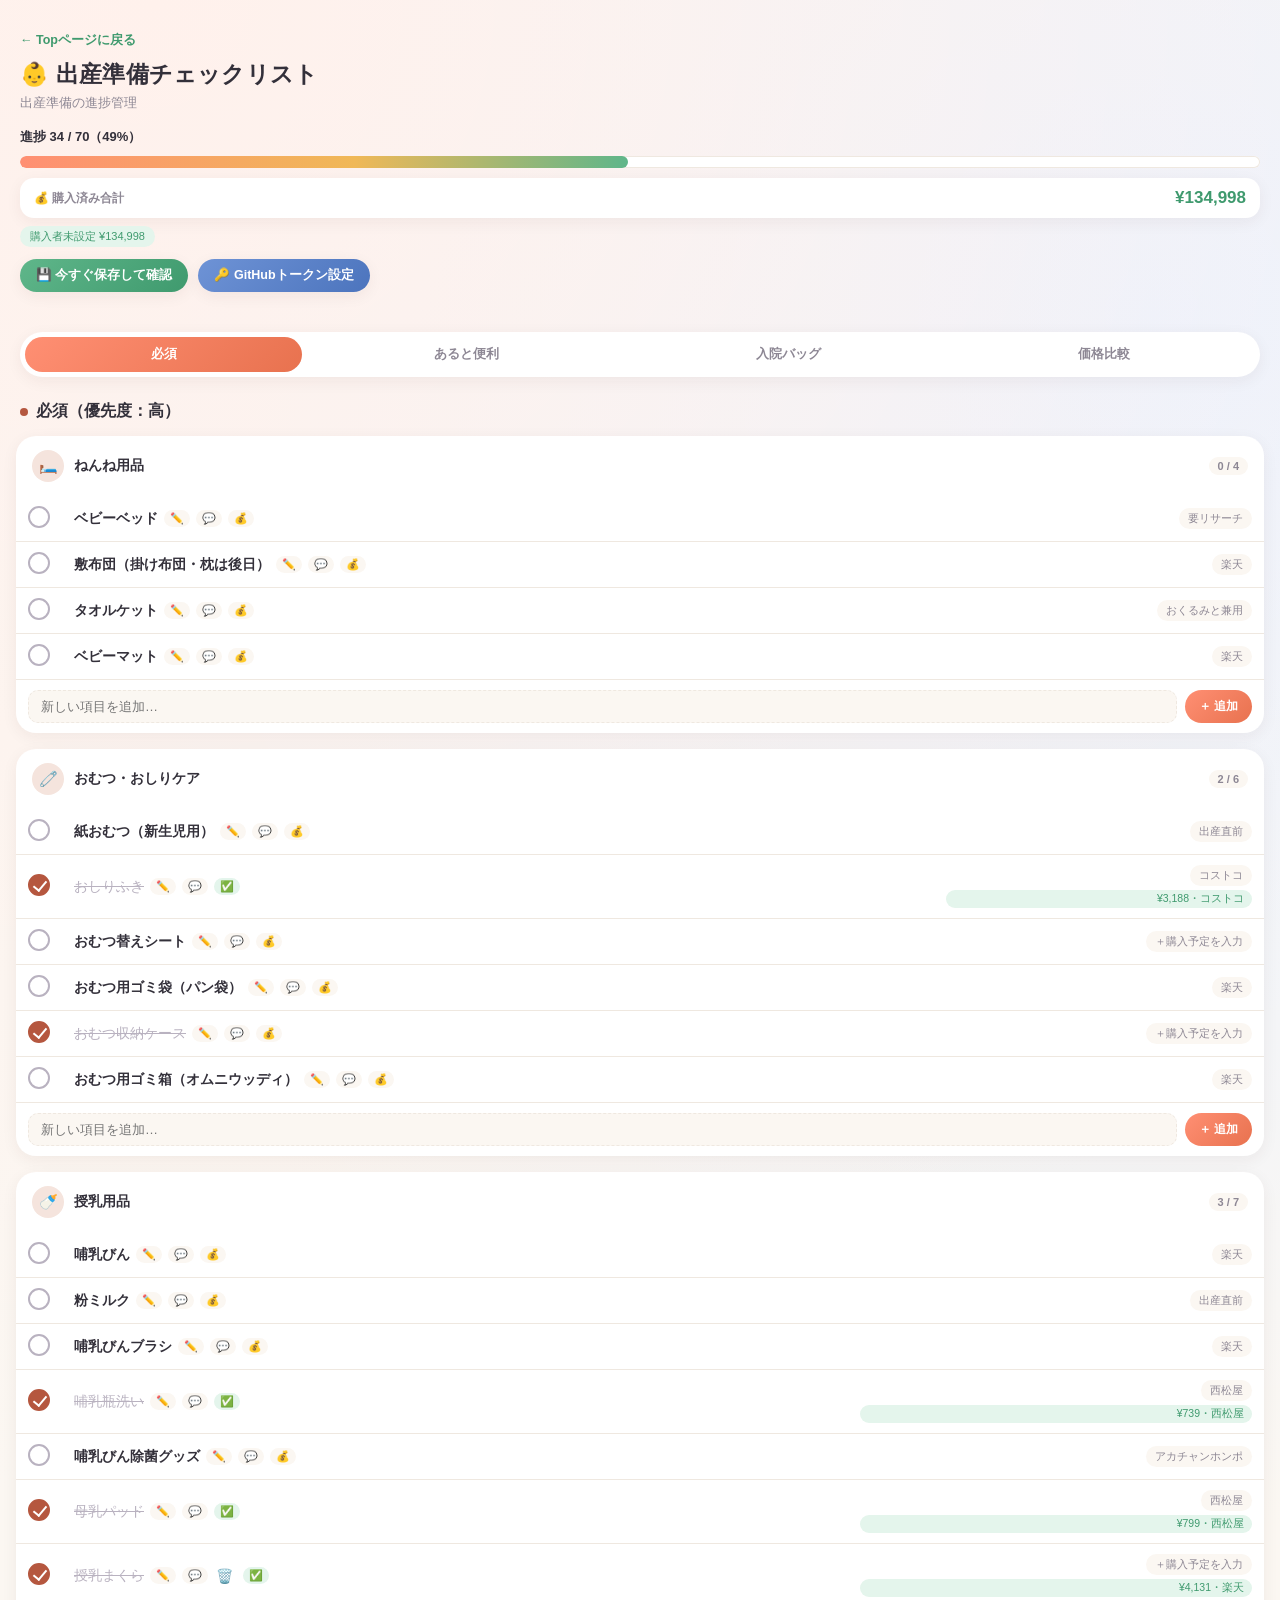
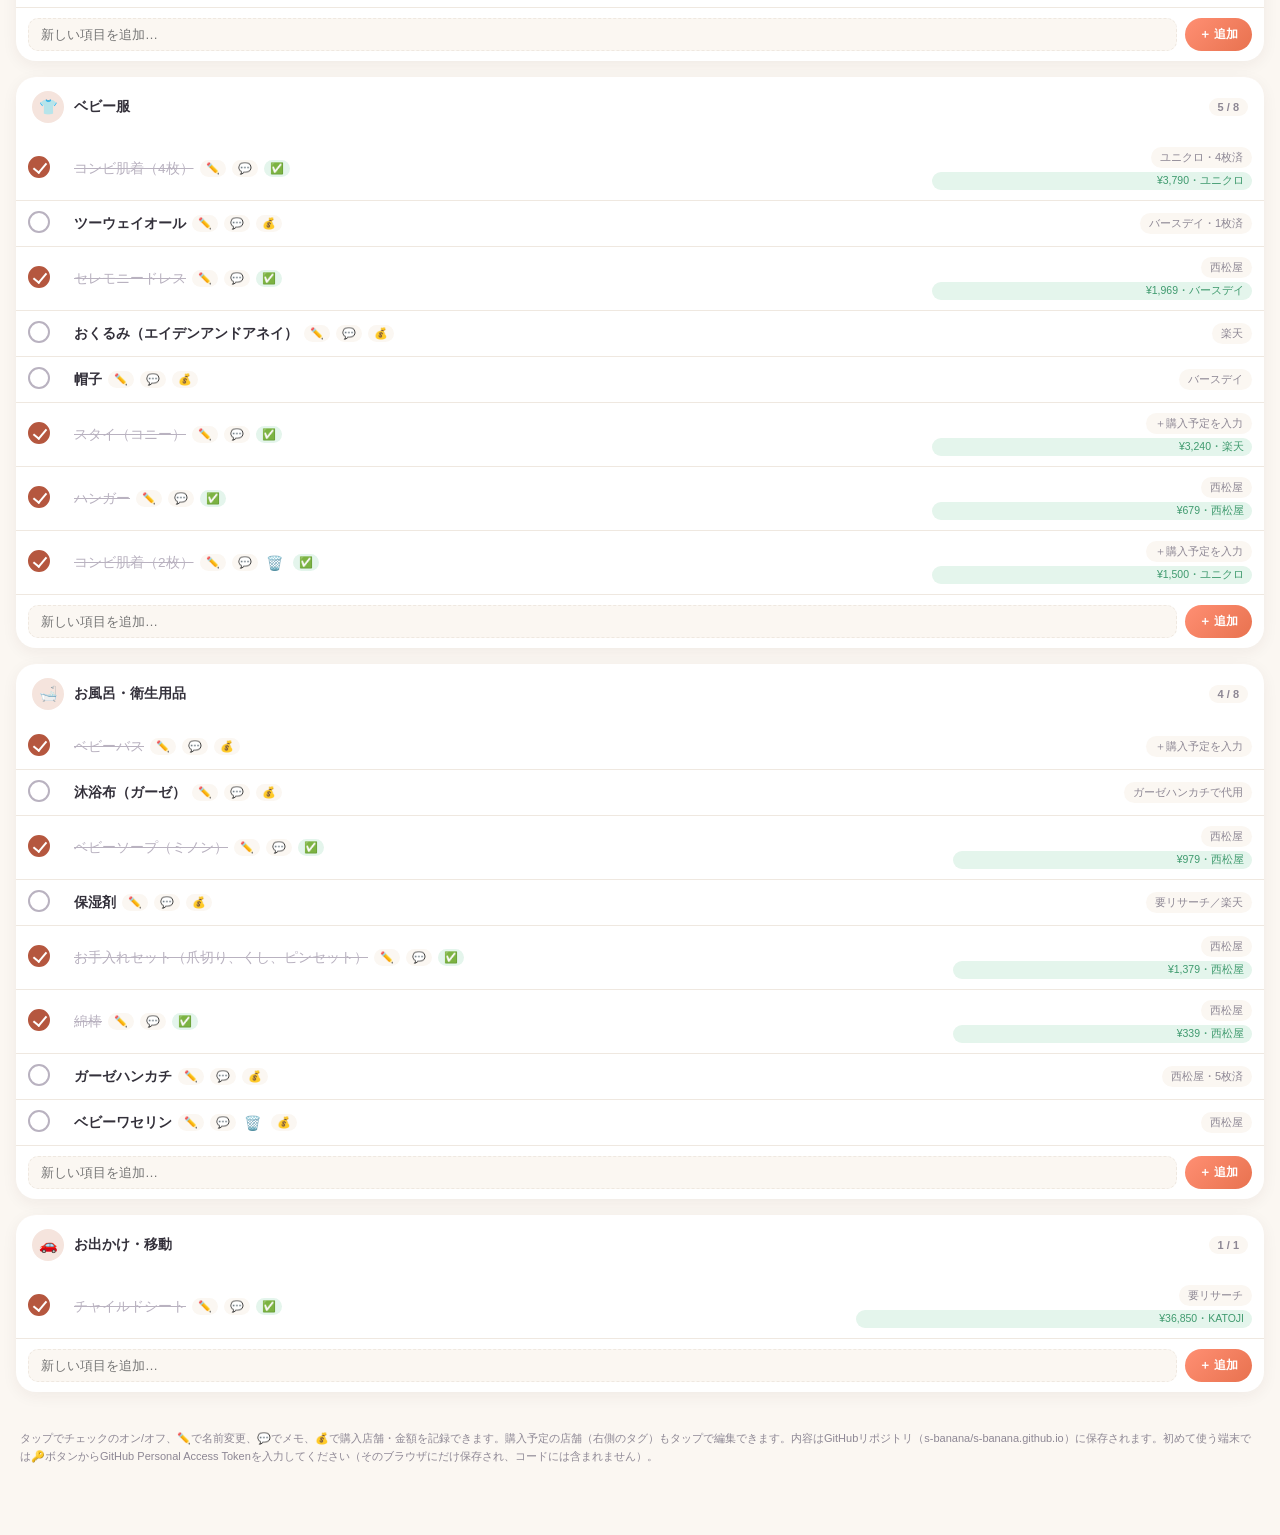
==== babychecklistv3.html @ 12a6b419 "Add files via upload" ====
<!DOCTYPE html>
<html lang="ja">
<head>
<meta charset="UTF-8">
<meta name="viewport" content="width=device-width, initial-scale=1.0">
<title>出産準備チェックリスト</title>
<style>
  :root{
    --bg:#FBF7F2;
    --surface:#FFFFFF;
    --ink:#33303A;
    --ink-soft:#8D8794;
    --ink-faint:#B9B2C0;
    --line:#EFE8E0;

    --high:#FF8F73;
    --high-bg:#FFE9E2;
    --high-deep:#E8724F;

    --mid:#5FB68A;
    --mid-bg:#E4F5EC;
    --mid-deep:#3F9A6E;

    --hosp:#6E93D6;
    --hosp-bg:#E7EEFC;
    --hosp-deep:#4C74BD;

    --gold:#F0B857;

    --radius-lg:20px;
    --radius-md:14px;
    --radius-sm:10px;
    --shadow:0 4px 16px rgba(60,40,30,0.06);
  }
  *{box-sizing:border-box;}
  body{
    margin:0;
    background:
      radial-gradient(circle at 12% 0%, #FFF1EC 0%, transparent 45%),
      radial-gradient(circle at 90% 10%, #EAF2FF 0%, transparent 40%),
      var(--bg);
    font-family:"Hiragino Maru Gothic ProN","M PLUS Rounded 1c","Hiragino Sans","Yu Gothic",sans-serif;
    color:var(--ink);
    padding:0 0 70px;
    -webkit-font-smoothing:antialiased;
  }

  header{
    padding:30px 20px 22px;
    position:relative;
  }
  header h1{
    font-size:23px;
    margin:0 0 4px;
    letter-spacing:.01em;
    font-weight:800;
    display:flex;
    align-items:center;
    gap:8px;
  }
  header .sub{
    font-size:13px;
    color:var(--ink-soft);
    margin:0;
  }

  .tally-wrap{
    margin-top:16px;
    display:flex;
    align-items:center;
    justify-content:space-between;
    gap:10px;
  }
  .tally-label{ font-size:13px; color:var(--ink); font-weight:700; }
  #saveNotice{
    font-size:11px;
    font-weight:700;
    color:var(--mid-deep);
    background:var(--mid-bg);
    padding:3px 10px;
    border-radius:999px;
  }
  #saveNotice.is-error{
    color:var(--high-deep);
    background:var(--high-bg);
  }
  .progress-track{
    margin-top:10px;
    width:100%;
    height:12px;
    background:var(--surface);
    border-radius:999px;
    overflow:hidden;
    box-shadow:inset 0 0 0 1px var(--line);
  }
  .progress-fill{
    height:100%;
    width:0%;
    background:linear-gradient(90deg, var(--high), var(--gold) 55%, var(--mid));
    border-radius:999px;
    transition:width .4s cubic-bezier(.4,0,.2,1);
  }

  .save-row{
    margin-top:12px;
    display:flex;
    align-items:center;
    gap:10px;
    flex-wrap:wrap;
  }
  .save-btn{
    font-family:inherit;
    font-size:12.5px;
    font-weight:700;
    color:#fff;
    background:linear-gradient(135deg, var(--mid), var(--mid-deep));
    border:none;
    padding:8px 16px;
    border-radius:999px;
    cursor:pointer;
    box-shadow:var(--shadow);
  }
  .save-btn:active{ transform:scale(.96); }
  .save-status{
    font-size:11px;
    color:var(--ink-soft);
    line-height:1.5;
  }

  nav.tabs{
    display:flex;
    gap:6px;
    margin:18px 20px 0;
    padding:5px;
    background:var(--surface);
    border-radius:999px;
    box-shadow:var(--shadow);
    overflow-x:auto;
  }
  nav.tabs button{
    flex:1 0 auto;
    white-space:nowrap;
    font-family:inherit;
    font-size:12.5px;
    font-weight:700;
    background:none;
    border:none;
    padding:9px 14px;
    color:var(--ink-soft);
    cursor:pointer;
    border-radius:999px;
    transition:background .2s ease, color .2s ease;
  }
  nav.tabs button.active{
    color:#fff;
    background:linear-gradient(135deg, var(--high), var(--high-deep));
  }

  main{padding:18px 16px 0;}
  section.panel{display:none;}
  section.panel.active{display:block;}

  .priority-title{
    font-size:16px;
    margin:6px 4px 14px;
    font-weight:800;
    display:flex;
    align-items:center;
    gap:8px;
  }
  .priority-title .dot{
    width:8px;height:8px;border-radius:50%;
    display:inline-block;
  }

  .category{
    margin-bottom:16px;
    background:var(--surface);
    border-radius:var(--radius-lg);
    box-shadow:var(--shadow);
    overflow:hidden;
  }
  .category .cat-head{
    display:flex;
    align-items:center;
    gap:10px;
    padding:14px 16px;
  }
  .cat-icon{
    width:32px; height:32px;
    border-radius:50%;
    display:flex; align-items:center; justify-content:center;
    font-size:15px;
    flex-shrink:0;
  }
  .category .cat-head h2{
    font-size:14px;
    margin:0;
    font-weight:800;
    flex:1;
  }
  .cat-progress{
    font-size:11px;
    font-weight:700;
    color:var(--ink-soft);
    background:var(--bg);
    padding:3px 9px;
    border-radius:999px;
    flex-shrink:0;
  }

  table{ width:100%; border-collapse:collapse; }
  tr{ border-top:1px solid var(--line); }
  tr:first-child{ border-top:none; }
  td{ padding:10px 12px; font-size:13.5px; vertical-align:middle; }
  td.check-col{width:38px; text-align:center;}
  td.note-col{ text-align:right; }

  .note-tag{
    display:inline-block;
    font-size:11px;
    color:var(--ink-soft);
    background:var(--bg);
    padding:3px 9px;
    border-radius:999px;
    white-space:nowrap;
    cursor:pointer;
  }
  .note-input{
    font-family:inherit;
    font-size:11px;
    color:var(--ink);
    border:none;
    border-bottom:2px solid var(--high);
    background:transparent;
    padding:0 0 2px;
    width:90px;
    text-align:right;
    box-sizing:border-box;
  }
  .note-input:focus{ outline:none; }
  .purchased-tag{
    display:block;
    font-size:10.5px;
    color:var(--mid-deep);
    background:var(--mid-bg);
    padding:2px 8px;
    border-radius:999px;
    white-space:nowrap;
    margin-top:4px;
  }

  .buy-btn{
    border:none; background:var(--bg); cursor:pointer;
    font-size:11px; color:var(--ink-soft);
    margin-left:6px; padding:2px 6px;
    border-radius:999px;
    vertical-align:middle;
  }
  .buy-btn.has-buy{ color:var(--mid-deep); background:var(--mid-bg); }

  tr.buy-row td{ padding:0 14px 14px; border-top:none; }
  tr.buy-row.hidden{ display:none; }
  .buy-form{ display:flex; gap:8px; flex-wrap:wrap; }
  .buy-form input{
    font-family:inherit;
    font-size:12.5px;
    padding:8px 10px;
    border:1.5px solid var(--line);
    border-radius:var(--radius-sm);
    background:var(--bg);
    box-sizing:border-box;
  }
  .buy-form input.buy-store-input{ flex:1.2; min-width:120px; }
  .buy-form input.buy-price-input{ flex:1; min-width:90px; }
  .buy-form input.buy-buyer-input{ flex-basis:100%; }
  .buy-form input:focus{ outline:none; border-color:var(--mid); }

  .breakdown-row{
    margin-top:8px;
    display:flex;
    flex-wrap:wrap;
    gap:6px;
  }
  .breakdown-chip{
    font-size:11px;
    color:var(--mid-deep);
    background:var(--mid-bg);
    padding:3px 10px;
    border-radius:999px;
    white-space:nowrap;
  }

  .total-row{
    margin-top:10px;
    display:flex;
    align-items:center;
    justify-content:space-between;
    background:var(--surface);
    padding:10px 14px;
    border-radius:var(--radius-md);
    box-shadow:var(--shadow);
  }
  .total-label{ font-size:12px; color:var(--ink-soft); font-weight:700; }
  .total-value{ font-size:17px; color:var(--mid-deep); font-weight:800; }

  .checkbox{
    width:22px;height:22px;
    border:2px solid var(--ink-faint);
    border-radius:50%;
    display:inline-block;
    cursor:pointer;
    position:relative;
    transition:background .15s ease, border-color .15s ease, transform .1s ease;
  }
  .checkbox:active{ transform:scale(.9); }
  .checkbox.checked{ border-color:transparent; }
  .checkbox.checked::after{
    content:"";
    position:absolute;
    left:6px; top:2px;
    width:6px; height:11px;
    border:solid #fff;
    border-width:0 2.5px 2.5px 0;
    transform:rotate(40deg);
  }

  .item-text{ cursor:pointer; font-weight:600; }
  .item-text.checked{ color:var(--ink-faint); text-decoration:line-through; font-weight:400; }

  .memo-btn{
    border:none; background:var(--bg); cursor:pointer;
    font-size:11px; color:var(--ink-soft);
    margin-left:6px; padding:2px 6px;
    border-radius:999px;
    vertical-align:middle;
  }
  .memo-btn.has-memo{ color:var(--high-deep); background:var(--high-bg); }

  .rename-input{
    font-family:inherit;
    font-size:13.5px;
    font-weight:600;
    color:var(--ink);
    border:none;
    border-bottom:2px solid var(--high);
    background:transparent;
    padding:0 0 2px;
    width:100%;
    box-sizing:border-box;
  }
  .rename-input:focus{ outline:none; }

  .del-btn{
    border:none; background:none; cursor:pointer;
    font-size:14px; color:var(--ink-faint);
    margin-left:4px; padding:0 4px;
    vertical-align:middle;
  }

  .add-item-row td{ padding:10px 12px; }
  .add-item-form{
    display:flex;
    gap:8px;
    align-items:center;
  }
  .add-item-input{
    flex:1;
    font-family:inherit;
    font-size:13px;
    padding:8px 12px;
    border:1.5px dashed var(--line);
    border-radius:var(--radius-sm);
    background:var(--bg);
    box-sizing:border-box;
  }
  .add-item-input:focus{ outline:none; border-color:var(--high); border-style:solid; }
  .add-item-btn{
    font-family:inherit;
    font-size:12px;
    font-weight:700;
    color:#fff;
    background:linear-gradient(135deg, var(--high), var(--high-deep));
    border:none;
    padding:8px 14px;
    border-radius:999px;
    cursor:pointer;
    white-space:nowrap;
  }

  tr.memo-row td{ padding:0 14px 14px; border-top:none; }
  tr.memo-row.hidden{ display:none; }
  textarea.memo-input{
    width:100%;
    font-family:inherit;
    font-size:12.5px;
    padding:8px 10px;
    border:1.5px solid var(--line);
    border-radius:var(--radius-sm);
    background:var(--bg);
    resize:vertical;
    min-height:36px;
    box-sizing:border-box;
  }
  textarea.memo-input:focus{ outline:none; border-color:var(--high); }

  footer{ padding:22px 20px 0; font-size:11px; color:var(--ink-soft); line-height:1.6; }

  .price-note{
    font-size:12px;
    color:var(--ink-soft);
    margin:0 0 14px;
    line-height:1.6;
    background:var(--surface);
    padding:12px 14px;
    border-radius:var(--radius-md);
    box-shadow:var(--shadow);
  }
  table.price-table{
    width:100%;
    border-collapse:separate;
    border-spacing:0 8px;
  }
  table.price-table th{
    text-align:left;
    font-size:10.5px;
    color:var(--ink-soft);
    padding:0 10px 4px;
    font-weight:800;
  }
  table.price-table tr:not(:first-child){
    background:var(--surface);
    box-shadow:var(--shadow);
  }
  table.price-table td{
    font-size:12.5px;
    padding:12px 10px;
    vertical-align:top;
  }
  table.price-table tr:not(:first-child) td:first-child{ border-radius:var(--radius-sm) 0 0 var(--radius-sm); }
  table.price-table tr:not(:first-child) td:last-child{ border-radius:0 var(--radius-sm) var(--radius-sm) 0; }
  table.price-table td.item-name{ font-weight:800; width:26%; }
  table.price-table td.cheapest{ color:var(--mid-deep); font-weight:800; }
</style>
</head>
<body>

<header>
  <a href="index.html" style="display:inline-block;margin-bottom:10px;font-size:12.5px;font-weight:700;color:var(--mid-deep);text-decoration:none;">← Topページに戻る</a>
  <h1>👶 出産準備チェックリスト</h1>
  <p class="sub">出産準備の進捗管理</p>
  <div class="tally-wrap">
    <span class="tally-label" id="tallyLabel">進捗 0 / 0</span>
    <span id="saveNotice" style="opacity:0;transition:opacity .3s;"></span>
  </div>
  <div class="progress-track">
    <div class="progress-fill" id="progressFill"></div>
  </div>
  <div class="total-row">
    <span class="total-label">💰 購入済み合計</span>
    <span class="total-value" id="totalValue">¥0</span>
  </div>
  <div class="breakdown-row" id="breakdownRow"></div>
  <div class="save-row">
    <button type="button" class="save-btn" id="manualSaveBtn">💾 今すぐ保存して確認</button>
    <button type="button" class="save-btn" id="tokenSetupBtn" style="background:linear-gradient(135deg, var(--hosp), var(--hosp-deep));">🔑 GitHubトークン設定</button>
    <span class="save-status" id="saveStatus"></span>
  </div>
</header>

<nav class="tabs">
  <button class="tab-btn active" data-panel="p-high">必須</button>
  <button class="tab-btn" data-panel="p-mid">あると便利</button>
  <button class="tab-btn" data-panel="p-hosp">入院バッグ</button>
  <button class="tab-btn" data-panel="p-price">価格比較</button>
</nav>

<main>
  <section class="panel active" id="p-high"></section>
  <section class="panel" id="p-mid"></section>
  <section class="panel" id="p-hosp"></section>
  <section class="panel" id="p-price"></section>
</main>

<footer>タップでチェックのオン/オフ、✏️で名前変更、💬でメモ、💰で購入店舗・金額を記録できます。購入予定の店舗（右側のタグ）もタップで編集できます。内容はGitHubリポジトリ（s-banana/s-banana.github.io）に保存されます。初めて使う端末では🔑ボタンからGitHub Personal Access Tokenを入力してください（そのブラウザにだけ保存され、コードには含まれません）。</footer>

<script>
var DATA = {
  high: {
    title: "必須（優先度：高）",
    band: "#B5573F", bandBg: "#F5E4DD",
    cats: [
      { name:"ねんね用品", items:[
        {t:"ベビーベッド", n:"要リサーチ", done:false},
        {t:"敷布団（掛け布団・枕は後日）", n:"楽天", done:false},
        {t:"タオルケット", n:"おくるみと兼用", done:false},
        {t:"ベビーマット", n:"楽天", done:false}
      ]},
      { name:"おむつ・おしりケア", items:[
        {t:"紙おむつ（新生児用）", n:"出産直前", done:false},
        {t:"おしりふき", n:"コストコ", done:true, buyStore:"コストコ", price:3188},
        {t:"おむつ替えシート", n:"", done:false},
        {t:"おむつ用ゴミ袋（パン袋）", n:"楽天", done:false},
        {t:"おむつ収納ケース", n:"", done:true},
        {t:"おむつ用ゴミ箱（オムニウッディ）", n:"楽天", done:false}
      ]},
      { name:"授乳用品", items:[
        {t:"哺乳びん", n:"楽天", done:false},
        {t:"粉ミルク", n:"出産直前", done:false},
        {t:"哺乳びんブラシ", n:"楽天", done:false},
        {t:"哺乳瓶洗い", n:"西松屋", done:true, buyStore:"西松屋", price:739},
        {t:"哺乳びん除菌グッズ", n:"アカチャンホンポ", done:false},
        {t:"母乳パッド", n:"西松屋", done:true, buyStore:"西松屋", price:799},
        {t:"授乳まくら", n:"", done:true, isCustom:true, buyStore:"楽天", price:4131}
      ]},
      { name:"ベビー服", items:[
        {t:"コンビ肌着（4枚）", n:"ユニクロ・4枚済", done:true, buyStore:"ユニクロ", price:3790},
        {t:"ツーウェイオール", n:"バースデイ・1枚済", done:false},
        {t:"セレモニードレス", n:"西松屋", done:true, buyStore:"バースデイ", price:1969},
        {t:"おくるみ（エイデンアンドアネイ）", n:"楽天", done:false},
        {t:"帽子", n:"バースデイ", done:false},
        {t:"スタイ（コニー）", n:"", done:true, buyStore:"楽天", price:3240},
        {t:"ハンガー", n:"西松屋", done:true, buyStore:"西松屋", price:679},
        {t:"コンビ肌着（2枚）", n:"", done:true, isCustom:true, buyStore:"ユニクロ", price:1500}
      ]},
      { name:"お風呂・衛生用品", items:[
        {t:"ベビーバス", n:"", done:true},
        {t:"沐浴布（ガーゼ）", n:"ガーゼハンカチで代用", done:false},
        {t:"ベビーソープ（ミノン）", n:"西松屋", done:true, buyStore:"西松屋", price:979},
        {t:"保湿剤", n:"要リサーチ／楽天", done:false},
        {t:"お手入れセット（爪切り、くし、ピンセット）", n:"西松屋", done:true, buyStore:"西松屋", price:1379},
        {t:"綿棒", n:"西松屋", done:true, buyStore:"西松屋", price:339},
        {t:"ガーゼハンカチ", n:"西松屋・5枚済", done:false},
        {t:"ベビーワセリン", n:"西松屋", done:false, isCustom:true}
      ]},
      { name:"お出かけ・移動", items:[
        {t:"チャイルドシート", n:"要リサーチ", done:true, buyStore:"KATOJI", price:36850}
      ]}
    ]
  },
  mid: {
    title: "あると便利（優先度：中）",
    band: "#6E8A63", bandBg: "#E7EEE0",
    cats: [
      { name:"ねんね・あやし", items:[
        {t:"スリーパー", n:"寝返り開始後", done:false},
        {t:"メリー", n:"楽天？", done:false},
        {t:"スワドル", n:"楽天", done:false}
      ]},
      { name:"お出かけ", items:[
        {t:"ベビーカー", n:"要リサーチ", done:false},
        {t:"抱っこひも", n:"コニー使用後に検討", done:false},
        {t:"抱っこひも（セカンド）", n:"コニー公式", done:true, buyStore:"楽天", price:6939},
        {t:"ベビーカーフック", n:"", done:false},
        {t:"カーステッカー", n:"", done:false},
        {t:"お出かけバッグ", n:"西松屋", done:true, isCustom:true, buyStore:"西松屋", price:2727},
        {t:"母子手帳ケース", n:"西松屋", done:true, isCustom:true, buyStore:"西松屋", price:1699},
        {t:"腹帯", n:"", done:true, isCustom:true, buyStore:"アカチャンホンポ", price:2618},
        {t:"骨盤ベルト", n:"", done:true, isCustom:true, buyStore:"アカチャンホンポ", price:5280}
      ]},
      { name:"授乳サポート", items:[
        {t:"搾乳機", n:"要リサーチ", done:false},
        {t:"授乳ライト", n:"要リサーチ", done:false},
        {t:"円座クッション", n:"実家にある？", done:false},
        {t:"乳頭ケア用品", n:"", done:true}
      ]},
      { name:"お部屋環境", items:[
        {t:"温湿度計", n:"", done:true},
        {t:"おむつストッカー", n:"", done:true, isCustom:true, buyStore:"楽天", price:2831},
        {t:"その他①", n:"", done:true, isCustom:true, buyStore:"バースデイ", price:9075},
        {t:"棚類", n:"", done:true, isCustom:true, buyStore:"IKEA", price:26494},
        {t:"本", n:"", done:true, isCustom:true, buyStore:"積分館", price:2640},
        {t:"その他②", n:"", done:true, isCustom:true, buyStore:"西松屋", price:9445}
      ]}
    ]
  },
  hosp: {
    title: "入院バッグ（ママ用）",
    band: "#4C6E8A", bandBg: "#DEE7ED",
    cats: [
      { name:"入院前に準備", items:[
        {t:"母子手帳", n:"", done:false},
        {t:"健康保険証", n:"", done:false},
        {t:"診察券", n:"", done:false},
        {t:"入院書類", n:"", done:false},
        {t:"スマホ", n:"", done:false},
        {t:"スマホ充電器", n:"", done:false},
        {t:"メガネ", n:"", done:true},
        {t:"前開きパジャマ", n:"あと1着・バースデイ/西松屋", done:true, buyStore:"無印", price:3990},
        {t:"授乳ブラ", n:"あと2着・バースデイ/西松屋", done:true, buyStore:"西松屋", price:1678},
        {t:"産褥ショーツ", n:"", done:true},
        {t:"産褥パッド", n:"西松屋", done:false},
        {t:"ペットボトル用ストローキャップ", n:"", done:true},
        {t:"テニスボール", n:"", done:true},
        {t:"うちわ・ハンディファン", n:"", done:true}
      ]}
    ]
  }
};

function addMemoField(dataObj){
  var keys = Object.keys(dataObj);
  for (var k = 0; k < keys.length; k++){
    var cats = dataObj[keys[k]].cats;
    for (var ci = 0; ci < cats.length; ci++){
      for (var ii = 0; ii < cats[ci].items.length; ii++){
        var it = cats[ci].items[ii];
        if (typeof it.memo === "undefined") it.memo = "";
        if (typeof it.isCustom === "undefined") it.isCustom = false;
        if (typeof it.buyStore === "undefined") it.buyStore = "";
        if (typeof it.price === "undefined") it.price = "";
        if (typeof it.buyer === "undefined") it.buyer = "";
      }
    }
  }
}
addMemoField(DATA);

var DEFAULT_TEXT = {};
var DEFAULT_NOTE = {};
(function captureDefaultText(){
  var keys = Object.keys(DATA);
  for (var k = 0; k < keys.length; k++){
    var cats = DATA[keys[k]].cats;
    for (var ci = 0; ci < cats.length; ci++){
      for (var ii = 0; ii < cats[ci].items.length; ii++){
        var id = keys[k] + "-" + ci + "-" + ii;
        DEFAULT_TEXT[id] = cats[ci].items[ii].t;
        DEFAULT_NOTE[id] = cats[ci].items[ii].n;
      }
    }
  }
})();

var PANEL_MAP = { high:"p-high", mid:"p-mid", hosp:"p-hosp" };

var PRICE_DATA = [
  { name:"ベビーベッド", amazon:"5,000〜25,000円", nishimatsuya:"5,000〜20,000円", rakuten:"4,500〜27,000円", cheapest:"nishimatsuya", memo:"添い寝タイプは安め、据置き型は高め" },
  { name:"おむつ替えシート", amazon:"900〜2,000円", nishimatsuya:"約1,300円", rakuten:"800〜2,000円", cheapest:"rakuten", memo:"" },
  { name:"保湿剤（ベビーワセリン等）", amazon:"500〜1,400円", nishimatsuya:"548円〜", rakuten:"400〜1,500円", cheapest:"nishimatsuya", memo:"西松屋オリジナルが手頃" },
  { name:"チャイルドシート", amazon:"30,000〜60,000円", nishimatsuya:"店頭中心・要確認", rakuten:"25,000〜40,000円", cheapest:"rakuten", memo:"回転式・ISOFIXは高め" },
  { name:"メリー", amazon:"2,000〜6,000円", nishimatsuya:"1,500〜3,000円", rakuten:"2,000〜6,000円", cheapest:"nishimatsuya", memo:"SmartAngelが安め" },
  { name:"ベビーカー", amazon:"35,000〜60,000円", nishimatsuya:"7,000〜20,000円", rakuten:"30,000〜65,000円", cheapest:"nishimatsuya", memo:"西松屋は普及モデル中心" },
  { name:"ベビーカーフック", amazon:"700〜1,500円", nishimatsuya:"500〜1,000円", rakuten:"600〜1,500円", cheapest:"nishimatsuya", memo:"" },
  { name:"カーステッカー", amazon:"300〜800円", nishimatsuya:"300〜600円", rakuten:"300〜800円", cheapest:"nishimatsuya", memo:"" },
  { name:"搾乳機（電動）", amazon:"5,000〜35,000円", nishimatsuya:"手動中心・電動は少なめ", rakuten:"5,000〜36,000円", cheapest:"amazon", memo:"ハンズフリー型は高め" },
  { name:"授乳ライト", amazon:"2,000〜5,000円", nishimatsuya:"取扱い少なめ", rakuten:"2,000〜5,000円", cheapest:"amazon", memo:"ニトリ・無印でも代用可" }
];

function renderPriceComparison(){
  var panel = document.getElementById("p-price");
  panel.innerHTML = "";

  var note = document.createElement("p");
  note.className = "price-note";
  note.textContent = "店舗未定・要リサーチだった項目のみ、参考価格帯をまとめました。実売価格は商品・モデルによって幅があるため、購入前に最新価格をご確認ください（調査時点の目安です）。緑色が比較的安い店舗の目安です。";
  panel.appendChild(note);

  var table = document.createElement("table");
  table.className = "price-table";
  var thead = document.createElement("tr");
  ["項目","Amazon","西松屋","楽天"].forEach(function(h){
    var th = document.createElement("th");
    th.textContent = h;
    thead.appendChild(th);
  });
  table.appendChild(thead);

  PRICE_DATA.forEach(function(row){
    var tr = document.createElement("tr");

    var tdName = document.createElement("td");
    tdName.className = "item-name";
    tdName.textContent = row.name;
    if (row.memo) {
      var memoSpan = document.createElement("span");
      memoSpan.style.cssText = "display:block;font-weight:normal;font-size:11px;color:var(--ink-soft);margin-top:2px;";
      memoSpan.textContent = row.memo;
      tdName.appendChild(memoSpan);
    }
    tr.appendChild(tdName);

    ["amazon","nishimatsuya","rakuten"].forEach(function(storeKey){
      var td = document.createElement("td");
      if (row.cheapest === storeKey) td.className = "cheapest";
      td.textContent = row[storeKey];
      tr.appendChild(td);
    });

    table.appendChild(tr);
  });
  panel.appendChild(table);
}

var CATEGORY_ICONS = {
  "ねんね用品":"🛏️", "おむつ・おしりケア":"🧷", "授乳用品":"🍼", "ベビー服":"👕",
  "お風呂・衛生用品":"🛁", "お出かけ・移動":"🚗", "ねんね・あやし":"🎵", "お出かけ":"🚼",
  "授乳サポート":"🤱", "お部屋環境":"🌡️", "入院前に準備":"🏥"
};

function render(){
  var keys = Object.keys(DATA);
  for (var k = 0; k < keys.length; k++){
    var key = keys[k];
    var group = DATA[key];
    var panel = document.getElementById(PANEL_MAP[key]);
    panel.innerHTML = "";

    var titleEl = document.createElement("div");
    titleEl.className = "priority-title";
    var dot = document.createElement("span");
    dot.className = "dot";
    dot.style.background = group.band;
    titleEl.appendChild(dot);
    var titleText = document.createElement("span");
    titleText.textContent = group.title;
    titleEl.appendChild(titleText);
    panel.appendChild(titleEl);

    for (var ci = 0; ci < group.cats.length; ci++){
      var cat = group.cats[ci];
      var catEl = document.createElement("div");
      catEl.className = "category";

      var head = document.createElement("div");
      head.className = "cat-head";
      var doneCount = 0;
      for (var x = 0; x < cat.items.length; x++){ if (cat.items[x].done) doneCount++; }

      var iconBadge = document.createElement("span");
      iconBadge.className = "cat-icon";
      iconBadge.style.background = group.bandBg;
      iconBadge.textContent = CATEGORY_ICONS[cat.name] || "✨";
      head.appendChild(iconBadge);

      var h2 = document.createElement("h2");
      h2.textContent = cat.name;
      var progSpan = document.createElement("span");
      progSpan.className = "cat-progress";
      progSpan.textContent = doneCount + " / " + cat.items.length;
      head.appendChild(h2);
      head.appendChild(progSpan);
      catEl.appendChild(head);

      var table = document.createElement("table");
      for (var ii = 0; ii < cat.items.length; ii++){
        var item = cat.items[ii];
        var rowId = key + "-" + ci + "-" + ii;
        var tr = document.createElement("tr");

        var tdCheck = document.createElement("td");
        tdCheck.className = "check-col";
        var cb = document.createElement("span");
        cb.className = "checkbox" + (item.done ? " checked" : "");
        cb.setAttribute("data-key", key);
        cb.setAttribute("data-ci", ci);
        cb.setAttribute("data-ii", ii);
        if (item.done) { cb.style.background = group.band; cb.style.borderColor = group.band; }
        tdCheck.appendChild(cb);

        var tdItem = document.createElement("td");

        if (item.editing) {
          var renameInput = document.createElement("input");
          renameInput.type = "text";
          renameInput.className = "rename-input";
          renameInput.value = item.t;
          renameInput.setAttribute("data-key", key);
          renameInput.setAttribute("data-ci", ci);
          renameInput.setAttribute("data-ii", ii);
          tdItem.appendChild(renameInput);
        } else {
          var itemSpan = document.createElement("span");
          itemSpan.className = "item-text" + (item.done ? " checked" : "");
          itemSpan.textContent = item.t;
          itemSpan.setAttribute("data-key", key);
          itemSpan.setAttribute("data-ci", ci);
          itemSpan.setAttribute("data-ii", ii);
          tdItem.appendChild(itemSpan);

          var renameBtn = document.createElement("button");
          renameBtn.type = "button";
          renameBtn.className = "memo-btn";
          renameBtn.textContent = "✏️";
          renameBtn.setAttribute("data-rename-toggle", rowId);
          tdItem.appendChild(renameBtn);

          var memoBtn = document.createElement("button");
          memoBtn.type = "button";
          memoBtn.className = "memo-btn" + (item.memo ? " has-memo" : "");
          memoBtn.textContent = item.memo ? "📝" : "💬";
          memoBtn.setAttribute("data-memo-toggle", rowId);
          tdItem.appendChild(memoBtn);

          if (item.isCustom) {
            var delBtn = document.createElement("button");
            delBtn.type = "button";
            delBtn.className = "del-btn";
            delBtn.textContent = "🗑️";
            delBtn.setAttribute("data-del-key", key);
            delBtn.setAttribute("data-del-ci", ci);
            delBtn.setAttribute("data-del-ii", ii);
            tdItem.appendChild(delBtn);
          }

          var buyBtn = document.createElement("button");
          buyBtn.type = "button";
          var hasBuy = item.price || item.buyStore;
          buyBtn.className = "buy-btn" + (hasBuy ? " has-buy" : "");
          buyBtn.textContent = hasBuy ? "✅" : "💰";
          buyBtn.setAttribute("data-buy-toggle", rowId);
          tdItem.appendChild(buyBtn);
        }

        var tdNote = document.createElement("td");
        tdNote.className = "note-col";
        if (item.editingNote) {
          var noteInput = document.createElement("input");
          noteInput.type = "text";
          noteInput.className = "note-input";
          noteInput.placeholder = "購入予定の店舗";
          noteInput.value = item.n;
          noteInput.setAttribute("data-key", key);
          noteInput.setAttribute("data-ci", ci);
          noteInput.setAttribute("data-ii", ii);
          tdNote.appendChild(noteInput);
        } else {
          var noteTag = document.createElement("span");
          noteTag.className = "note-tag";
          noteTag.textContent = item.n || "＋購入予定を入力";
          noteTag.setAttribute("data-note-toggle", rowId);
          tdNote.appendChild(noteTag);
        }
        if (item.price) {
          var purchasedTag = document.createElement("span");
          purchasedTag.className = "purchased-tag";
          var priceNum = Number(item.price) || 0;
          var tagText = "¥" + priceNum.toLocaleString("ja-JP");
          if (item.buyStore) tagText += "・" + item.buyStore;
          if (item.buyer) tagText += "・" + item.buyer;
          purchasedTag.textContent = tagText;
          tdNote.appendChild(purchasedTag);
        }

        tr.appendChild(tdCheck);
        tr.appendChild(tdItem);
        tr.appendChild(tdNote);
        table.appendChild(tr);

        var memoTr = document.createElement("tr");
        memoTr.className = "memo-row hidden";
        memoTr.setAttribute("data-memo-row", rowId);
        var memoTd = document.createElement("td");
        memoTd.colSpan = 3;
        var memoTextarea = document.createElement("textarea");
        memoTextarea.className = "memo-input";
        memoTextarea.placeholder = "メモを入力…";
        memoTextarea.value = item.memo;
        memoTextarea.setAttribute("data-key", key);
        memoTextarea.setAttribute("data-ci", ci);
        memoTextarea.setAttribute("data-ii", ii);
        memoTd.appendChild(memoTextarea);
        memoTr.appendChild(memoTd);
        table.appendChild(memoTr);

        var buyTr = document.createElement("tr");
        buyTr.className = "buy-row hidden";
        buyTr.setAttribute("data-buy-row", rowId);
        var buyTd = document.createElement("td");
        buyTd.colSpan = 3;
        var buyForm = document.createElement("div");
        buyForm.className = "buy-form";
        var buyStoreInput = document.createElement("input");
        buyStoreInput.type = "text";
        buyStoreInput.className = "buy-store-input";
        buyStoreInput.placeholder = "購入した店舗（例: 西松屋）";
        buyStoreInput.value = item.buyStore;
        buyStoreInput.setAttribute("data-key", key);
        buyStoreInput.setAttribute("data-ci", ci);
        buyStoreInput.setAttribute("data-ii", ii);
        var buyPriceInput = document.createElement("input");
        buyPriceInput.type = "number";
        buyPriceInput.className = "buy-price-input";
        buyPriceInput.placeholder = "金額（円）";
        buyPriceInput.value = item.price;
        buyPriceInput.setAttribute("data-key", key);
        buyPriceInput.setAttribute("data-ci", ci);
        buyPriceInput.setAttribute("data-ii", ii);
        var buyBuyerInput = document.createElement("input");
        buyBuyerInput.type = "text";
        buyBuyerInput.className = "buy-buyer-input";
        buyBuyerInput.placeholder = "購入者（例: 夫）";
        buyBuyerInput.value = item.buyer;
        buyBuyerInput.setAttribute("data-key", key);
        buyBuyerInput.setAttribute("data-ci", ci);
        buyBuyerInput.setAttribute("data-ii", ii);
        buyForm.appendChild(buyStoreInput);
        buyForm.appendChild(buyPriceInput);
        buyForm.appendChild(buyBuyerInput);
        buyTd.appendChild(buyForm);
        buyTr.appendChild(buyTd);
        table.appendChild(buyTr);
      }

      var addRow = document.createElement("tr");
      addRow.className = "add-item-row";
      var addTd = document.createElement("td");
      addTd.colSpan = 3;
      var addForm = document.createElement("div");
      addForm.className = "add-item-form";
      var addInput = document.createElement("input");
      addInput.type = "text";
      addInput.className = "add-item-input";
      addInput.placeholder = "新しい項目を追加…";
      addInput.setAttribute("data-add-key", key);
      addInput.setAttribute("data-add-ci", ci);
      var addBtn = document.createElement("button");
      addBtn.type = "button";
      addBtn.className = "add-item-btn";
      addBtn.textContent = "＋ 追加";
      addBtn.setAttribute("data-add-key", key);
      addBtn.setAttribute("data-add-ci", ci);
      addForm.appendChild(addInput);
      addForm.appendChild(addBtn);
      addTd.appendChild(addForm);
      addRow.appendChild(addTd);
      table.appendChild(addRow);

      catEl.appendChild(table);
      panel.appendChild(catEl);
    }
  }
  updateTally();
  updateTotal();
  renderPriceComparison();
}

// ---- GitHub-backed storage config ----
var GITHUB_OWNER = "s-banana";
var GITHUB_REPO = "s-banana.github.io";
var GITHUB_BRANCH = "main";
var GITHUB_DATA_PATH = "baby-checklist-data.json";
var GITHUB_TOKEN_KEY = "baby-checklist-gh-token"; // localStorage key, browser-only, never committed

function getGithubToken(){
  try { return localStorage.getItem(GITHUB_TOKEN_KEY) || ""; }
  catch (err) { return ""; }
}

function setupGithubToken(){
  var current = getGithubToken();
  var entered = window.prompt(
    "GitHub Personal Access Token を入力してください。\n" +
    "このブラウザだけに保存され、コードやリポジトリには一切含まれません。\n" +
    "空にして OK を押すとトークンを削除します。",
    current
  );
  if (entered === null) return; // cancelled
  try {
    if (entered.trim()) {
      localStorage.setItem(GITHUB_TOKEN_KEY, entered.trim());
      showSaveNotice("トークンを保存しました");
    } else {
      localStorage.removeItem(GITHUB_TOKEN_KEY);
      showSaveNotice("トークンを削除しました");
    }
  } catch (err) {
    showSaveNotice("トークンの保存に失敗しました", true);
  }
}

function utf8ToBase64(str){
  return btoa(unescape(encodeURIComponent(str)));
}
function base64ToUtf8(str){
  return decodeURIComponent(escape(atob(str.replace(/\n/g, ""))));
}

async function ghGetFile(){
  var token = getGithubToken();
  var url = "https://api.github.com/repos/" + GITHUB_OWNER + "/" + GITHUB_REPO +
    "/contents/" + GITHUB_DATA_PATH + "?ref=" + GITHUB_BRANCH + "&t=" + Date.now();
  var headers = { "Accept": "application/vnd.github+json" };
  if (token) headers["Authorization"] = "token " + token;
  var res = await fetch(url, { headers: headers, cache: "no-store" });
  if (res.status === 404) return null;
  if (!res.ok) throw new Error("GitHub取得エラー: " + res.status);
  var data = await res.json();
  return { sha: data.sha, content: base64ToUtf8(data.content) };
}

async function ghPutFile(contentStr, sha){
  var token = getGithubToken();
  if (!token) throw new Error("GitHubトークンが未設定です");
  var url = "https://api.github.com/repos/" + GITHUB_OWNER + "/" + GITHUB_REPO +
    "/contents/" + GITHUB_DATA_PATH;
  var body = {
    message: "update checklist data",
    content: utf8ToBase64(contentStr),
    branch: GITHUB_BRANCH
  };
  if (sha) body.sha = sha;
  var res = await fetch(url, {
    method: "PUT",
    headers: {
      "Accept": "application/vnd.github+json",
      "Authorization": "token " + token,
      "Content-Type": "application/json"
    },
    body: JSON.stringify(body)
  });
  if (!res.ok) {
    var errText = "";
    try { errText = (await res.json()).message; } catch (e) {}
    var err = new Error("GitHub保存エラー " + res.status + (errText ? ": " + errText : ""));
    err.status = res.status;
    throw err;
  }
  return await res.json();
}

// 409（他の保存と競合してshaが古くなった場合）は、最新のshaを取り直して
// 自動的に再試行する。それでも競合する場合のみ、エラーとして呼び出し元に伝える。
async function saveWithRetry(maxAttempts){
  maxAttempts = maxAttempts || 3;
  var lastErr = null;
  for (var attempt = 0; attempt < maxAttempts; attempt++){
    var current = await ghGetFile();
    var payload = JSON.stringify(collectState(), null, 2);
    try {
      await ghPutFile(payload, current ? current.sha : null);
      return payload;
    } catch (err) {
      lastErr = err;
      if (err && err.status === 409) {
        continue; // 最新のshaを取り直してもう一度
      }
      throw err;
    }
  }
  throw lastErr;
}

var saveDebounceTimer = null;
function scheduleSave(){
  showSaveNotice("保存待機中…");
  if (saveDebounceTimer) clearTimeout(saveDebounceTimer);
  saveDebounceTimer = setTimeout(function(){
    saveDebounceTimer = null;
    saveState();
  }, 1500);
}

function toggle(key, ci, ii){
  DATA[key].cats[ci].items[ii].done = !DATA[key].cats[ci].items[ii].done;
  render();
  scheduleSave();
}

function updateMemo(key, ci, ii, text){
  DATA[key].cats[ci].items[ii].memo = text;
  scheduleSave();
}

function toggleRenameEdit(key, ci, ii){
  var item = DATA[key].cats[ci].items[ii];
  item.editing = !item.editing;
  render();
  if (item.editing) {
    var sel = '.rename-input[data-key="' + key + '"][data-ci="' + ci + '"][data-ii="' + ii + '"]';
    var input = document.querySelector(sel);
    if (input) { input.focus(); input.select(); }
  }
}

function toggleNoteEdit(key, ci, ii){
  var item = DATA[key].cats[ci].items[ii];
  item.editingNote = !item.editingNote;
  render();
  if (item.editingNote) {
    var sel = '.note-input[data-key="' + key + '"][data-ci="' + ci + '"][data-ii="' + ii + '"]';
    var input = document.querySelector(sel);
    if (input) { input.focus(); input.select(); }
  }
}

function commitNote(key, ci, ii, newText){
  var item = DATA[key].cats[ci].items[ii];
  item.n = (newText || "").trim();
  item.editingNote = false;
  render();
  scheduleSave();
}

function updateBuyStore(key, ci, ii, text){
  DATA[key].cats[ci].items[ii].buyStore = text;
  scheduleSave();
}

function updateBuyer(key, ci, ii, text){
  DATA[key].cats[ci].items[ii].buyer = text;
  updateTotal();
  scheduleSave();
}

function updateBuyPrice(key, ci, ii, value){
  var num = value === "" ? "" : Number(value);
  if (num !== "" && isNaN(num)) num = "";
  DATA[key].cats[ci].items[ii].price = num;
  updateTotal();
  scheduleSave();
}

function updateTotal(){
  var total = 0;
  var byBuyer = {};
  var unspecified = 0;
  var keys = Object.keys(DATA);
  for (var k = 0; k < keys.length; k++){
    var cats = DATA[keys[k]].cats;
    for (var ci = 0; ci < cats.length; ci++){
      for (var ii = 0; ii < cats[ci].items.length; ii++){
        var item = cats[ci].items[ii];
        var p = Number(item.price);
        if (!isNaN(p) && p > 0) {
          total += p;
          var buyerName = (item.buyer || "").trim();
          if (buyerName) {
            byBuyer[buyerName] = (byBuyer[buyerName] || 0) + p;
          } else {
            unspecified += p;
          }
        }
      }
    }
  }
  var el = document.getElementById("totalValue");
  if (el) el.textContent = "¥" + total.toLocaleString("ja-JP");

  var breakdownEl = document.getElementById("breakdownRow");
  if (breakdownEl) {
    breakdownEl.innerHTML = "";
    var buyerNames = Object.keys(byBuyer).sort();
    buyerNames.forEach(function(name){
      var chip = document.createElement("span");
      chip.className = "breakdown-chip";
      chip.textContent = name + " ¥" + byBuyer[name].toLocaleString("ja-JP");
      breakdownEl.appendChild(chip);
    });
    if (unspecified > 0) {
      var chip2 = document.createElement("span");
      chip2.className = "breakdown-chip";
      chip2.textContent = "購入者未設定 ¥" + unspecified.toLocaleString("ja-JP");
      breakdownEl.appendChild(chip2);
    }
  }
}

function commitRename(key, ci, ii, newText){
  var item = DATA[key].cats[ci].items[ii];
  var trimmed = (newText || "").trim();
  if (trimmed) item.t = trimmed;
  item.editing = false;
  render();
  scheduleSave();
}

function addItem(key, ci, text){
  var trimmed = (text || "").trim();
  if (!trimmed) return;
  DATA[key].cats[ci].items.push({ t: trimmed, n: "", done: false, memo: "", isCustom: true, buyStore: "", price: "", buyer: "" });
  render();
  scheduleSave();
}

function deleteItem(key, ci, ii){
  DATA[key].cats[ci].items.splice(ii, 1);
  render();
  scheduleSave();
}

function collectState(){
  var done = {};
  var memo = {};
  var names = {};
  var notes = {};
  var buyStore = {};
  var price = {};
  var buyer = {};
  var customItems = {};
  var keys = Object.keys(DATA);
  for (var k = 0; k < keys.length; k++){
    var cats = DATA[keys[k]].cats;
    for (var ci = 0; ci < cats.length; ci++){
      var customTexts = [];
      for (var ii = 0; ii < cats[ci].items.length; ii++){
        var it = cats[ci].items[ii];
        var id = keys[k] + "-" + ci + "-" + ii;
        if (it.done) done[id] = true;
        if (it.memo) memo[id] = it.memo;
        if (it.buyStore) buyStore[id] = it.buyStore;
        if (it.price !== "" && it.price !== null && typeof it.price !== "undefined") price[id] = it.price;
        if (it.buyer) buyer[id] = it.buyer;
        if (it.isCustom) {
          customTexts.push({ t: it.t, n: it.n });
        } else {
          var defaultText = DEFAULT_TEXT[id];
          if (defaultText !== undefined && it.t !== defaultText) names[id] = it.t;
          var defaultNote = DEFAULT_NOTE[id];
          if (defaultNote !== undefined && it.n !== defaultNote) notes[id] = it.n;
        }
      }
      if (customTexts.length) customItems[keys[k] + "-" + ci] = customTexts;
    }
  }
  return { done: done, memo: memo, names: names, notes: notes, buyStore: buyStore, price: price, buyer: buyer, customItems: customItems };
}

function applyState(state){
  var done = (state && state.done) ? state.done : {};
  var memo = (state && state.memo) ? state.memo : {};
  var names = (state && state.names) ? state.names : {};
  var notes = (state && state.notes) ? state.notes : {};
  var buyStoreMap = (state && state.buyStore) ? state.buyStore : {};
  var priceMap = (state && state.price) ? state.price : {};
  var buyerMap = (state && state.buyer) ? state.buyer : {};
  var customItems = (state && state.customItems) ? state.customItems : {};

  // First, re-add any custom items in their saved order so indices line up.
  var catKeys = Object.keys(customItems);
  for (var c = 0; c < catKeys.length; c++){
    var parts = catKeys[c].split("-");
    var gk = parts[0];
    var ci = parseInt(parts[1], 10);
    if (!DATA[gk] || !DATA[gk].cats[ci]) continue;
    var entries = customItems[catKeys[c]];
    for (var t2 = 0; t2 < entries.length; t2++){
      var entry = entries[t2];
      var entryText = (typeof entry === "string") ? entry : entry.t;
      var entryNote = (typeof entry === "string") ? "" : (entry.n || "");
      DATA[gk].cats[ci].items.push({ t: entryText, n: entryNote, done: false, memo: "", isCustom: true, buyStore: "", price: "", buyer: "" });
    }
  }

  var keys = Object.keys(DATA);
  for (var k = 0; k < keys.length; k++){
    var cats = DATA[keys[k]].cats;
    for (var ci2 = 0; ci2 < cats.length; ci2++){
      for (var ii = 0; ii < cats[ci2].items.length; ii++){
        var id = keys[k] + "-" + ci2 + "-" + ii;
        var item = cats[ci2].items[ii];
        item.done = !!done[id];
        item.memo = memo[id] || "";
        item.buyStore = buyStoreMap[id] || "";
        item.price = (typeof priceMap[id] !== "undefined") ? priceMap[id] : "";
        item.buyer = buyerMap[id] || "";
        if (!item.isCustom && names[id]) {
          item.t = names[id];
        }
        if (!item.isCustom && notes[id] !== undefined) {
          item.n = notes[id];
        }
      }
    }
  }
}

var saveInFlight = null;

async function saveState(){
  if (!getGithubToken()) {
    showSaveNotice("GitHubトークンが未設定です（🔑ボタンから設定）", true);
    return;
  }
  try {
    await saveWithRetry();
    showSaveNotice("保存しました（GitHubにコミット）");
  } catch (err) {
    showSaveNotice("保存エラー: " + (err && err.message ? err.message : String(err)), true);
  }
}

async function loadState(){
  try {
    var rawUrl = "https://raw.githubusercontent.com/" + GITHUB_OWNER + "/" + GITHUB_REPO +
      "/" + GITHUB_BRANCH + "/" + GITHUB_DATA_PATH + "?t=" + Date.now();
    var res = await fetch(rawUrl, { cache: "no-store" });
    if (res.ok) {
      var text = await res.text();
      var state = JSON.parse(text);
      applyState(state);
    }
  } catch (err) {
    // First-ever load / file not created yet — start fresh, no need to surface this.
  }
}

function showSaveNotice(msg, isError){
  var el = document.getElementById("saveNotice");
  if (!el) return;
  el.textContent = msg;
  el.classList.toggle("is-error", !!isError);
  el.style.opacity = "1";
  setTimeout(function(){ el.style.opacity = "0"; }, 1800);
}

function updateTally(){
  var total = 0, done = 0;
  var keys = Object.keys(DATA);
  for (var k = 0; k < keys.length; k++){
    var cats = DATA[keys[k]].cats;
    for (var ci = 0; ci < cats.length; ci++){
      for (var ii = 0; ii < cats[ci].items.length; ii++){
        total++;
        if (cats[ci].items[ii].done) done++;
      }
    }
  }
  var pct = total > 0 ? Math.round((done / total) * 100) : 0;
  document.getElementById("tallyLabel").textContent = "進捗 " + done + " / " + total + "（" + pct + "%）";
  document.getElementById("progressFill").style.width = pct + "%";
}

async function verifySave(){
  var statusEl = document.getElementById("saveStatus");
  if (!statusEl) return;

  if (!getGithubToken()) {
    statusEl.textContent = "❌ GitHubトークンが未設定です（🔑ボタンから設定してください）";
    return;
  }

  statusEl.textContent = "保存中…";

  var payload;
  try {
    payload = await saveWithRetry();
  } catch (err) {
    statusEl.textContent = "❌ 保存エラー: " + (err && err.message ? err.message : String(err));
    return;
  }

  try {
    var verify = await ghGetFile();
    if (verify && verify.content === payload) {
      statusEl.textContent = "✅ 保存OK・読み直しも一致しました（" + new Date().toLocaleTimeString("ja-JP") + "）";
    } else if (verify) {
      statusEl.textContent = "⚠️ 保存はできましたが、読み直した内容が一致しません";
    } else {
      statusEl.textContent = "⚠️ 保存はできましたが、読み直しで結果が空でした";
    }
  } catch (err) {
    statusEl.textContent = "⚠️ 保存はできましたが、読み直しでエラー: " + (err && err.message ? err.message : String(err));
  }
}

async function init(){
  document.addEventListener("click", function(e){
    var t = e.target;
    if (t.className && (t.className.indexOf("checkbox") !== -1 || t.className.indexOf("item-text") !== -1)) {
      var key = t.getAttribute("data-key");
      var ci = parseInt(t.getAttribute("data-ci"), 10);
      var ii = parseInt(t.getAttribute("data-ii"), 10);
      toggle(key, ci, ii);
      return;
    }
    if (t.hasAttribute && t.hasAttribute("data-memo-toggle")) {
      var rowId = t.getAttribute("data-memo-toggle");
      var memoRow = document.querySelector('[data-memo-row="' + rowId + '"]');
      if (memoRow) {
        memoRow.classList.toggle("hidden");
        if (!memoRow.classList.contains("hidden")) {
          var ta = memoRow.querySelector("textarea");
          if (ta) ta.focus();
        }
      }
      return;
    }
    if (t.hasAttribute && t.hasAttribute("data-note-toggle")) {
      var noteId = t.getAttribute("data-note-toggle");
      var noteParts = noteId.split("-");
      toggleNoteEdit(noteParts[0], parseInt(noteParts[1], 10), parseInt(noteParts[2], 10));
      return;
    }
    if (t.hasAttribute && t.hasAttribute("data-buy-toggle")) {
      var buyId = t.getAttribute("data-buy-toggle");
      var buyRow = document.querySelector('[data-buy-row="' + buyId + '"]');
      if (buyRow) {
        buyRow.classList.toggle("hidden");
        if (!buyRow.classList.contains("hidden")) {
          var bi = buyRow.querySelector(".buy-store-input");
          if (bi) bi.focus();
        }
      }
      return;
    }
    if (t.hasAttribute && t.hasAttribute("data-rename-toggle")) {
      var rnId = t.getAttribute("data-rename-toggle");
      var rnParts = rnId.split("-");
      toggleRenameEdit(rnParts[0], parseInt(rnParts[1], 10), parseInt(rnParts[2], 10));
      return;
    }
    if (t.hasAttribute && t.hasAttribute("data-del-key")) {
      var dKey = t.getAttribute("data-del-key");
      var dCi = parseInt(t.getAttribute("data-del-ci"), 10);
      var dIi = parseInt(t.getAttribute("data-del-ii"), 10);
      deleteItem(dKey, dCi, dIi);
      return;
    }
    if (t.className && t.className.indexOf("add-item-btn") !== -1) {
      var aKey = t.getAttribute("data-add-key");
      var aCi = parseInt(t.getAttribute("data-add-ci"), 10);
      var inputEl = t.parentElement.querySelector(".add-item-input");
      if (inputEl) {
        addItem(aKey, aCi, inputEl.value);
        inputEl.value = "";
      }
      return;
    }
    if (t.id === "manualSaveBtn") {
      verifySave();
      return;
    }
    if (t.id === "tokenSetupBtn") {
      setupGithubToken();
      return;
    }
    if (t.className && t.className.indexOf("tab-btn") !== -1) {
      var btns = document.querySelectorAll(".tab-btn");
      for (var i = 0; i < btns.length; i++) btns[i].classList.remove("active");
      var panels = document.querySelectorAll(".panel");
      for (var j = 0; j < panels.length; j++) panels[j].classList.remove("active");
      t.classList.add("active");
      document.getElementById(t.getAttribute("data-panel")).classList.add("active");
    }
  });

  document.addEventListener("focusout", function(e){
    var t = e.target;
    if (t.tagName === "TEXTAREA" && t.className.indexOf("memo-input") !== -1) {
      var key = t.getAttribute("data-key");
      var ci = parseInt(t.getAttribute("data-ci"), 10);
      var ii = parseInt(t.getAttribute("data-ii"), 10);
      updateMemo(key, ci, ii, t.value);
    }
    if (t.tagName === "INPUT" && t.className.indexOf("rename-input") !== -1) {
      var rKey = t.getAttribute("data-key");
      var rCi = parseInt(t.getAttribute("data-ci"), 10);
      var rIi = parseInt(t.getAttribute("data-ii"), 10);
      commitRename(rKey, rCi, rIi, t.value);
    }
    if (t.tagName === "INPUT" && t.className.indexOf("note-input") !== -1) {
      var nKey = t.getAttribute("data-key");
      var nCi = parseInt(t.getAttribute("data-ci"), 10);
      var nIi = parseInt(t.getAttribute("data-ii"), 10);
      commitNote(nKey, nCi, nIi, t.value);
    }
    if (t.tagName === "INPUT" && t.className.indexOf("buy-store-input") !== -1) {
      var bsKey = t.getAttribute("data-key");
      var bsCi = parseInt(t.getAttribute("data-ci"), 10);
      var bsIi = parseInt(t.getAttribute("data-ii"), 10);
      updateBuyStore(bsKey, bsCi, bsIi, t.value);
    }
    if (t.tagName === "INPUT" && t.className.indexOf("buy-price-input") !== -1) {
      var bpKey = t.getAttribute("data-key");
      var bpCi = parseInt(t.getAttribute("data-ci"), 10);
      var bpIi = parseInt(t.getAttribute("data-ii"), 10);
      updateBuyPrice(bpKey, bpCi, bpIi, t.value);
    }
    if (t.tagName === "INPUT" && t.className.indexOf("buy-buyer-input") !== -1) {
      var buKey = t.getAttribute("data-key");
      var buCi = parseInt(t.getAttribute("data-ci"), 10);
      var buIi = parseInt(t.getAttribute("data-ii"), 10);
      updateBuyer(buKey, buCi, buIi, t.value);
    }
  });

  document.addEventListener("keydown", function(e){
    if (e.key !== "Enter") return;
    var t = e.target;
    if (t.tagName === "INPUT" && t.className.indexOf("rename-input") !== -1) {
      e.preventDefault();
      t.blur();
    }
    if (t.tagName === "INPUT" && t.className.indexOf("note-input") !== -1) {
      e.preventDefault();
      t.blur();
    }
    if (t.tagName === "INPUT" && t.className.indexOf("add-item-input") !== -1) {
      e.preventDefault();
      var aKey = t.getAttribute("data-add-key");
      var aCi = parseInt(t.getAttribute("data-add-ci"), 10);
      addItem(aKey, aCi, t.value);
      t.value = "";
    }
  });

  try {
    render();
  } catch (err) {
    // Rendering failure — fail silently rather than surfacing a console warning to the user
  }
  try {
    await loadState();
    render();
  } catch (err) {
    // Loading saved state failed — page still works with defaults
  }
}

if (document.readyState === "loading") {
  document.addEventListener("DOMContentLoaded", init);
} else {
  init();
}
</script>
</body>
</html>
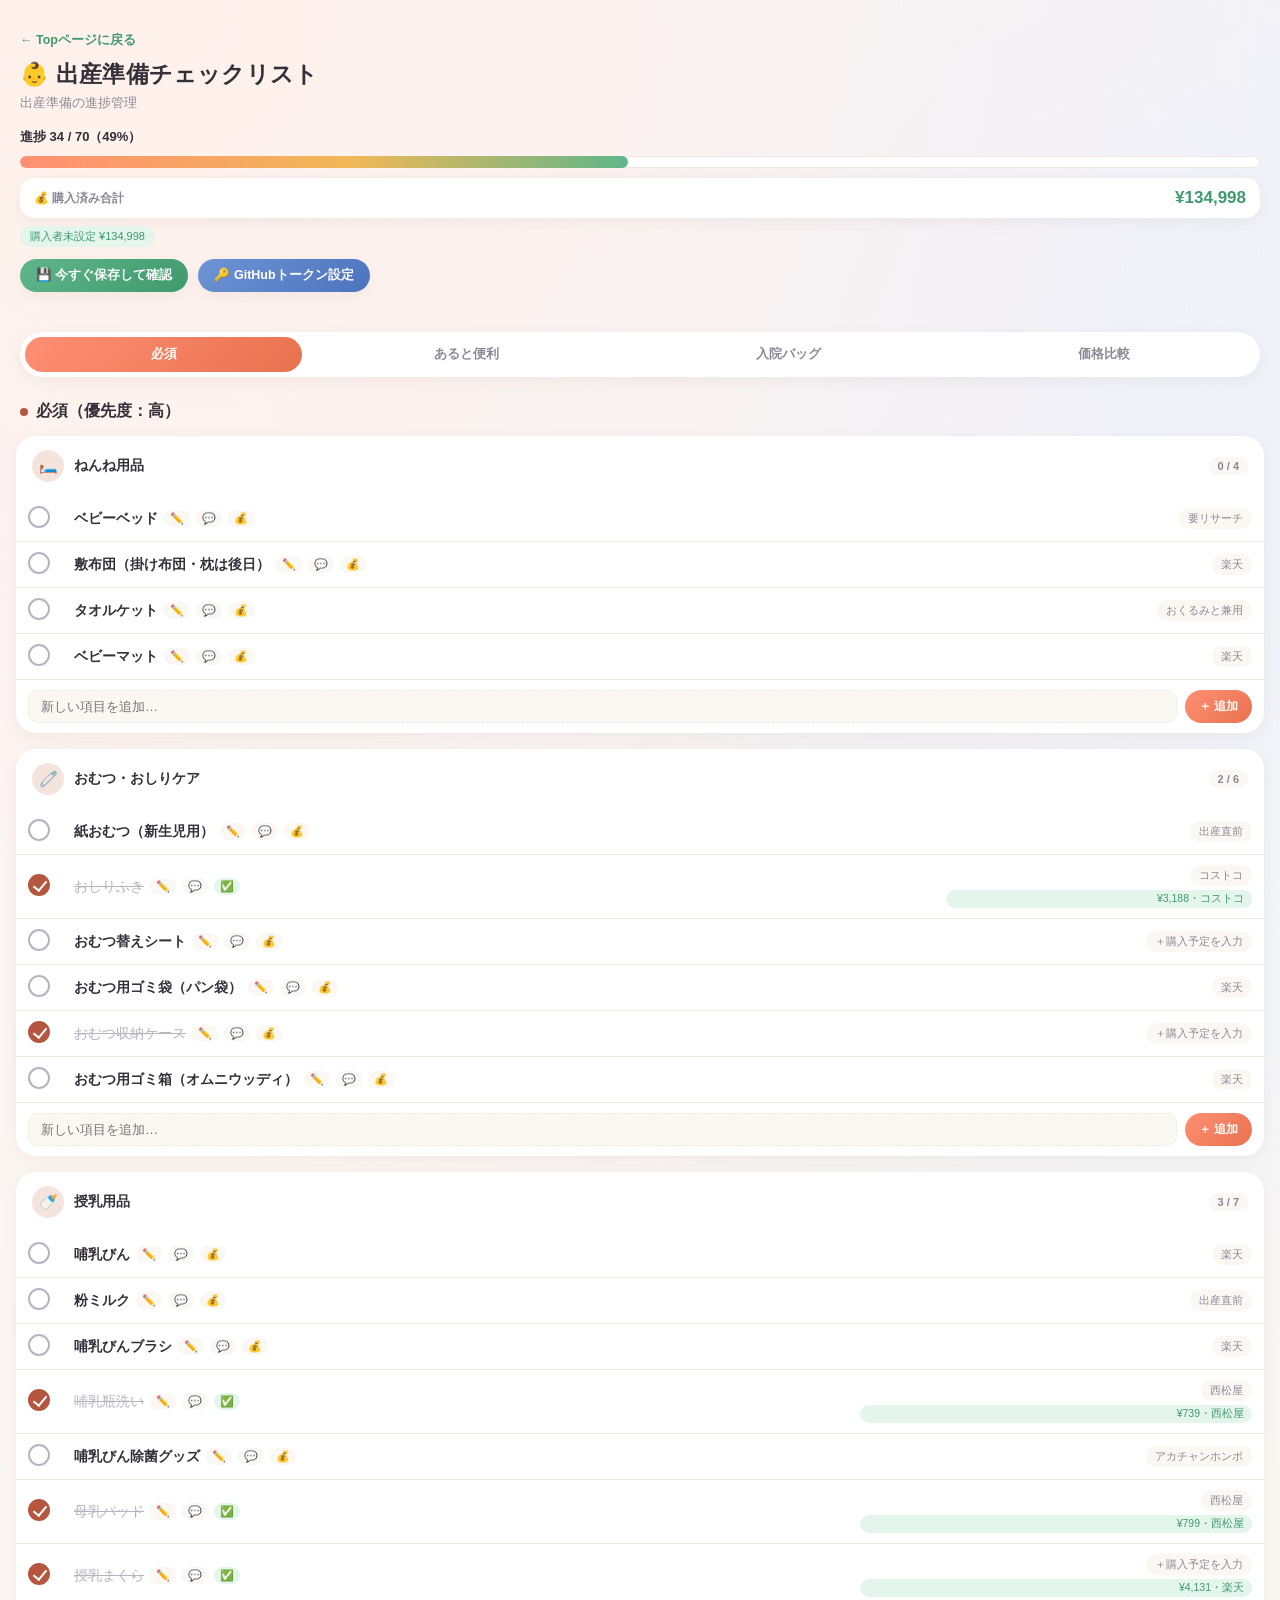
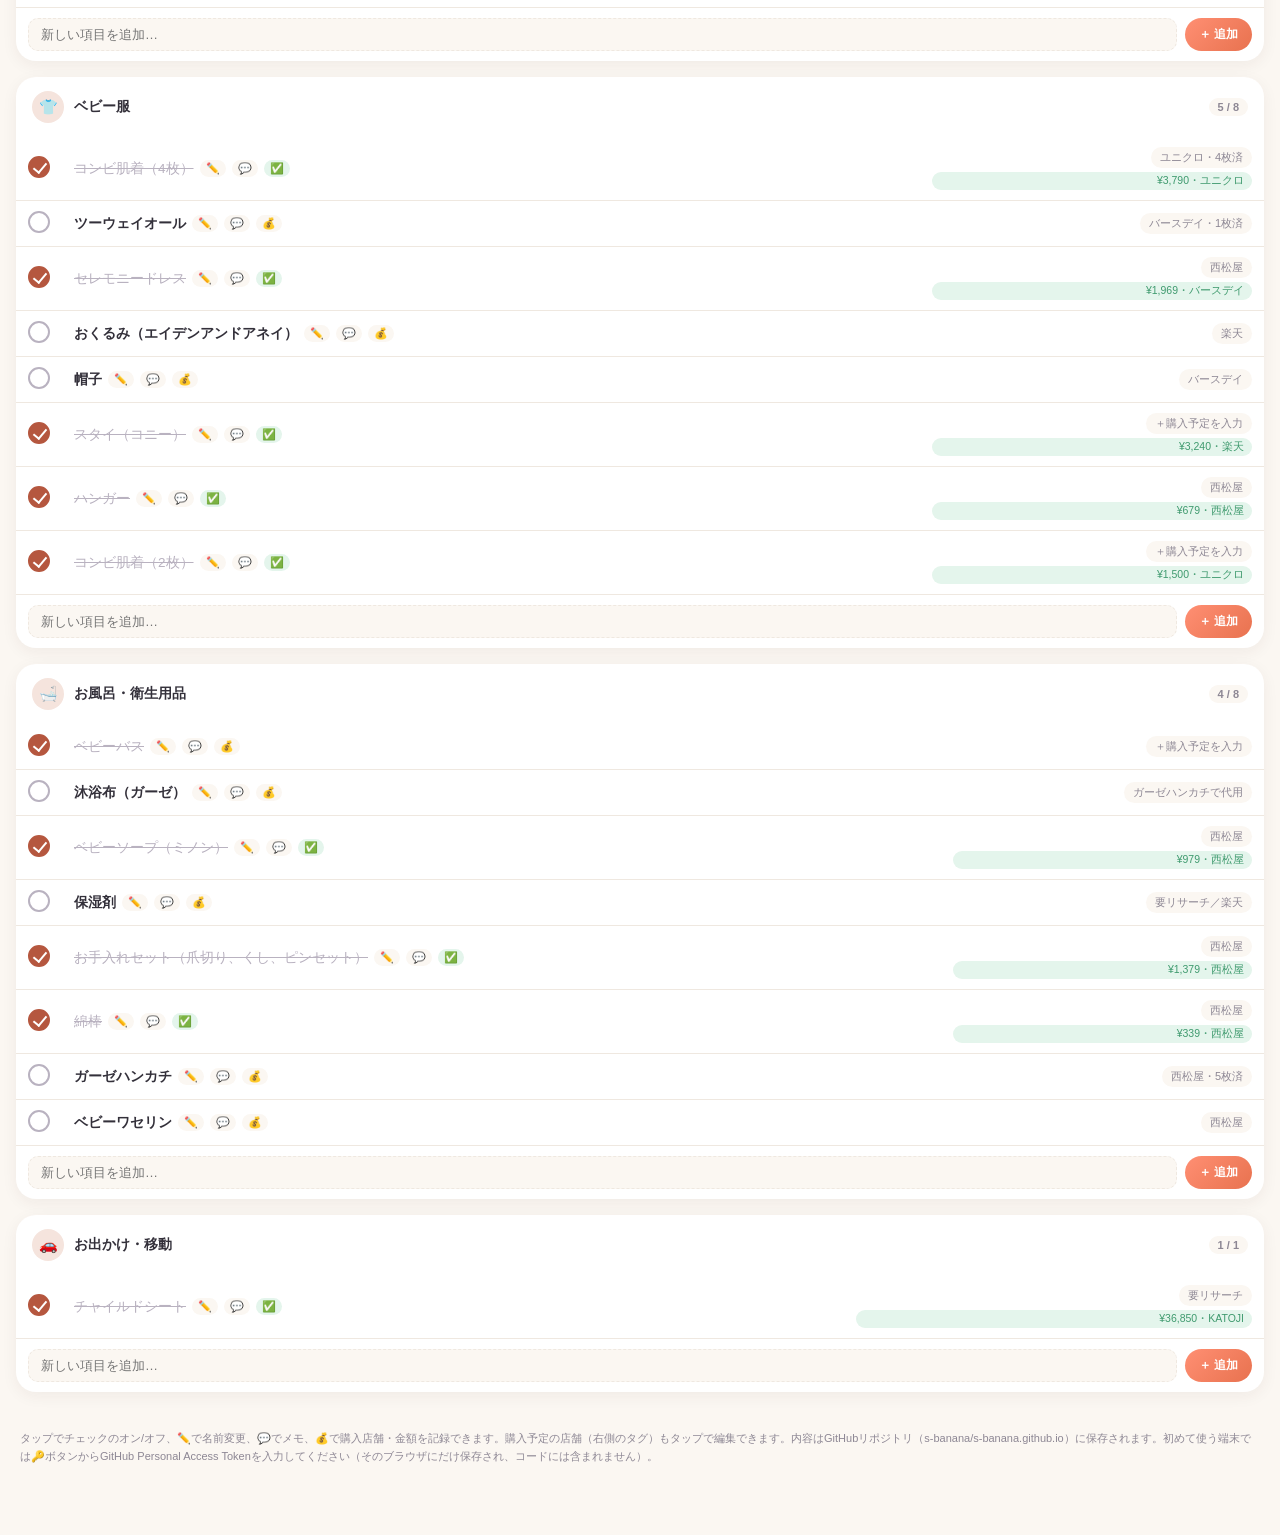
==== commit ba2fbd9f: "Add files via upload" ====
--- a/babychecklistv3.html
+++ b/babychecklistv3.html
@@ -511,7 +511,7 @@
         {t:"哺乳瓶洗い", n:"西松屋", done:true, buyStore:"西松屋", price:739},
         {t:"哺乳びん除菌グッズ", n:"アカチャンホンポ", done:false},
         {t:"母乳パッド", n:"西松屋", done:true, buyStore:"西松屋", price:799},
-        {t:"授乳まくら", n:"", done:true, isCustom:true, buyStore:"楽天", price:4131}
+        {t:"授乳まくら", n:"", done:true, buyStore:"楽天", price:4131}
       ]},
       { name:"ベビー服", items:[
         {t:"コンビ肌着（4枚）", n:"ユニクロ・4枚済", done:true, buyStore:"ユニクロ", price:3790},
@@ -521,7 +521,7 @@
         {t:"帽子", n:"バースデイ", done:false},
         {t:"スタイ（コニー）", n:"", done:true, buyStore:"楽天", price:3240},
         {t:"ハンガー", n:"西松屋", done:true, buyStore:"西松屋", price:679},
-        {t:"コンビ肌着（2枚）", n:"", done:true, isCustom:true, buyStore:"ユニクロ", price:1500}
+        {t:"コンビ肌着（2枚）", n:"", done:true, buyStore:"ユニクロ", price:1500}
       ]},
       { name:"お風呂・衛生用品", items:[
         {t:"ベビーバス", n:"", done:true},
@@ -531,7 +531,7 @@
         {t:"お手入れセット（爪切り、くし、ピンセット）", n:"西松屋", done:true, buyStore:"西松屋", price:1379},
         {t:"綿棒", n:"西松屋", done:true, buyStore:"西松屋", price:339},
         {t:"ガーゼハンカチ", n:"西松屋・5枚済", done:false},
-        {t:"ベビーワセリン", n:"西松屋", done:false, isCustom:true}
+        {t:"ベビーワセリン", n:"西松屋", done:false}
       ]},
       { name:"お出かけ・移動", items:[
         {t:"チャイルドシート", n:"要リサーチ", done:true, buyStore:"KATOJI", price:36850}
@@ -553,10 +553,10 @@
         {t:"抱っこひも（セカンド）", n:"コニー公式", done:true, buyStore:"楽天", price:6939},
         {t:"ベビーカーフック", n:"", done:false},
         {t:"カーステッカー", n:"", done:false},
-        {t:"お出かけバッグ", n:"西松屋", done:true, isCustom:true, buyStore:"西松屋", price:2727},
-        {t:"母子手帳ケース", n:"西松屋", done:true, isCustom:true, buyStore:"西松屋", price:1699},
-        {t:"腹帯", n:"", done:true, isCustom:true, buyStore:"アカチャンホンポ", price:2618},
-        {t:"骨盤ベルト", n:"", done:true, isCustom:true, buyStore:"アカチャンホンポ", price:5280}
+        {t:"お出かけバッグ", n:"西松屋", done:true, buyStore:"西松屋", price:2727},
+        {t:"母子手帳ケース", n:"西松屋", done:true, buyStore:"西松屋", price:1699},
+        {t:"腹帯", n:"", done:true, buyStore:"アカチャンホンポ", price:2618},
+        {t:"骨盤ベルト", n:"", done:true, buyStore:"アカチャンホンポ", price:5280}
       ]},
       { name:"授乳サポート", items:[
         {t:"搾乳機", n:"要リサーチ", done:false},
@@ -566,11 +566,11 @@
       ]},
       { name:"お部屋環境", items:[
         {t:"温湿度計", n:"", done:true},
-        {t:"おむつストッカー", n:"", done:true, isCustom:true, buyStore:"楽天", price:2831},
-        {t:"その他①", n:"", done:true, isCustom:true, buyStore:"バースデイ", price:9075},
-        {t:"棚類", n:"", done:true, isCustom:true, buyStore:"IKEA", price:26494},
-        {t:"本", n:"", done:true, isCustom:true, buyStore:"積分館", price:2640},
-        {t:"その他②", n:"", done:true, isCustom:true, buyStore:"西松屋", price:9445}
+        {t:"おむつストッカー", n:"", done:true, buyStore:"楽天", price:2831},
+        {t:"その他①", n:"", done:true, buyStore:"バースデイ", price:9075},
+        {t:"棚類", n:"", done:true, buyStore:"IKEA", price:26494},
+        {t:"本", n:"", done:true, buyStore:"積分館", price:2640},
+        {t:"その他②", n:"", done:true, buyStore:"西松屋", price:9445}
       ]}
     ]
   },
@@ -1238,6 +1238,16 @@
       var entry = entries[t2];
       var entryText = (typeof entry === "string") ? entry : entry.t;
       var entryNote = (typeof entry === "string") ? "" : (entry.n || "");
+      // 同じテキストの「標準項目」がすでに存在する場合は二重表示になるため追加しない
+      // （過去データの不整合や保存時の重複から表示が増殖するのを防ぐ安全策）
+      var isDuplicateOfDefault = false;
+      for (var di = 0; di < DATA[gk].cats[ci].items.length; di++){
+        if (!DATA[gk].cats[ci].items[di].isCustom && DATA[gk].cats[ci].items[di].t === entryText) {
+          isDuplicateOfDefault = true;
+          break;
+        }
+      }
+      if (isDuplicateOfDefault) continue;
       DATA[gk].cats[ci].items.push({ t: entryText, n: entryNote, done: false, memo: "", isCustom: true, buyStore: "", price: "", buyer: "" });
     }
   }
@@ -1281,13 +1291,13 @@
 }
 
 async function loadState(){
+  // raw.githubusercontent.com はCDNキャッシュの影響で、保存直後は
+  // 古い内容（保存前の状態）を返すことがあるため、保存時と同じ
+  // GitHub Contents API（ghGetFile）を使って最新の内容を取得する。
   try {
-    var rawUrl = "https://raw.githubusercontent.com/" + GITHUB_OWNER + "/" + GITHUB_REPO +
-      "/" + GITHUB_BRANCH + "/" + GITHUB_DATA_PATH + "?t=" + Date.now();
-    var res = await fetch(rawUrl, { cache: "no-store" });
-    if (res.ok) {
-      var text = await res.text();
-      var state = JSON.parse(text);
+    var current = await ghGetFile();
+    if (current) {
+      var state = JSON.parse(current.content);
       applyState(state);
     }
   } catch (err) {
